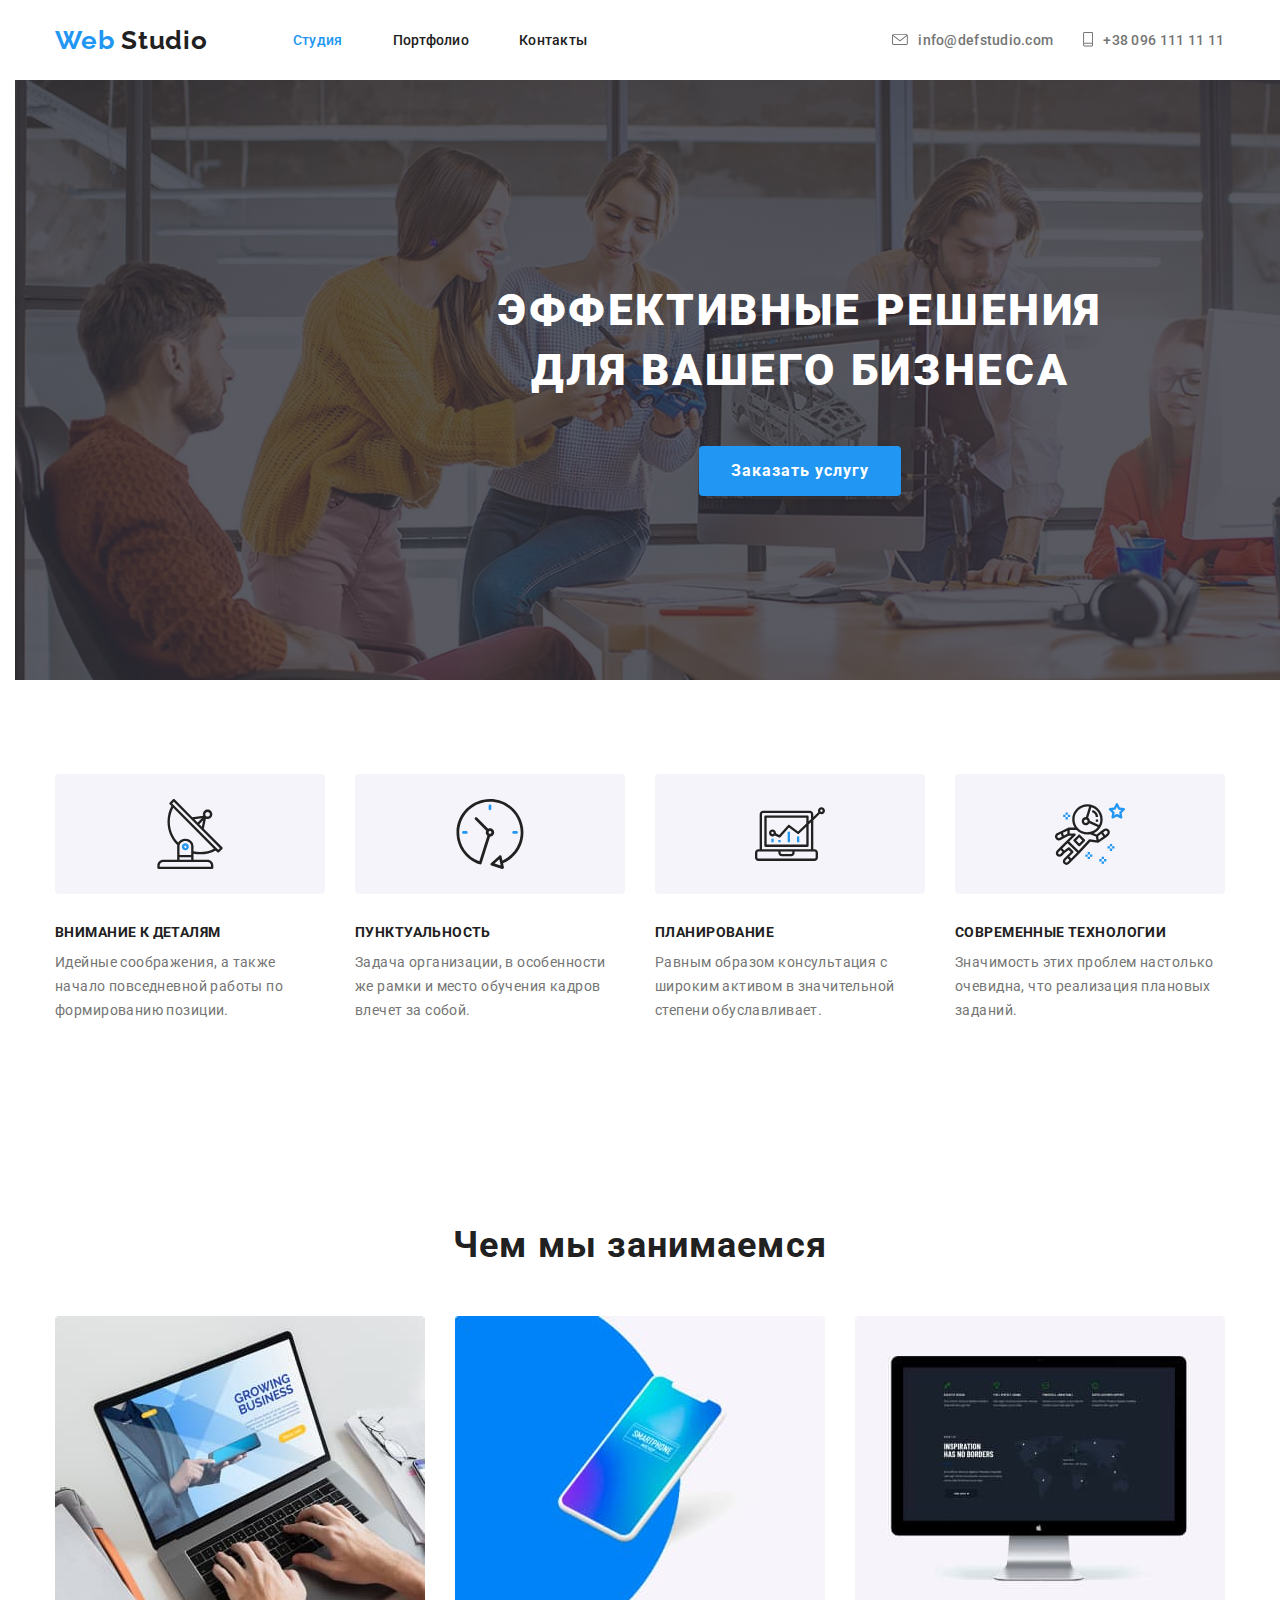
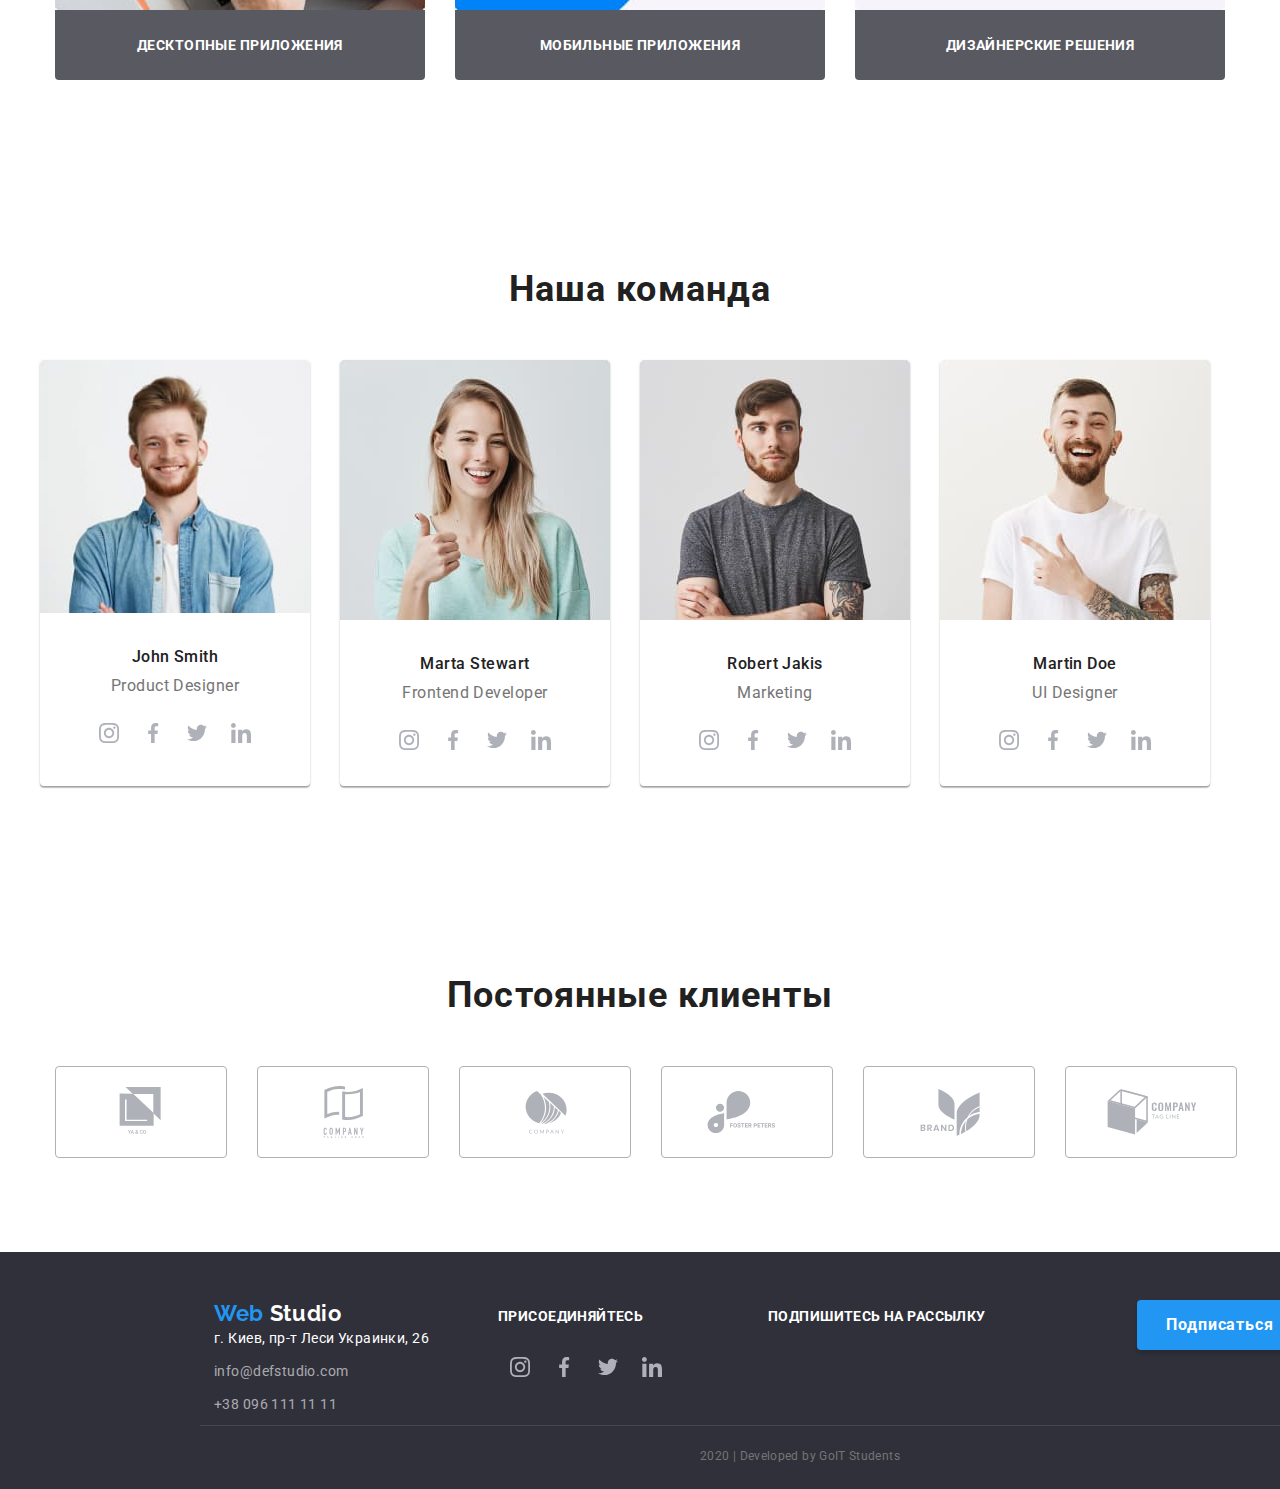
==== index.html @ 9c073206 "клон" ====
<!DOCTYPE html>
<html lang="ru">
  <head>
    <meta charset="UTF-8" />
    <meta name="viewport" content="width=device-width, initial-scale=1.0" />
    <link
      href="https://fonts.googleapis.com/css2?family=Raleway:wght@700&family=Roboto:wght@400;500;700;900&display=swap"
      rel="stylesheet"
    />
    <link
      rel="stylesheet"
      href="https://cdnjs.cloudflare.com/ajax/libs/modern-normalize/0.6.0/modern-normalize.min.css"
    />
    <link rel="stylesheet" href="./css/styles.css" />
    <title>Web Studio</title>
  </head>
  <body>
    <header>
      <div class="container">
        <div class="header-title">
          <nav class="header">
            <a class="logos" href="/"> <span class="logo">Web</span> Studio</a>
            <ul class="social-links">
              <li class="link-title">
                <a href="./index.html" class="link">Студия</a>
              </li>
              <li class="link-title">
                <a href="./portfolio.html">Портфолио</a>
              </li>
              <li class="link-title"><a href="">Контакты</a></li>
            </ul>
          </nav>
          <ul class="contacts">
            <li class="contacts-item">
              <div class="contact-mail">
                <a class="phone" href="maito:info@defstudio.com">
                <svg>
                    <use href="./images/symbol-defs.svg#icon-envelope"></use>
                  </svg>info@defstudio.com</a></div>
            </li>
            <li class="contacts-item">
              <div class="contact-phone">
               <a class="phone-icone" href="tel:+380961111111">
                <svg class="contact-tel">
                  <use href="./images/symbol-defs.svg#icon-tel"></use>
                </svg>+38 096 111 11 11</a></div>
            </li>
          </ul>
        </div>
      </div>
    </header>
    <main>
            <section>
              <div class="box-container">                  
        <div class="overlay">
          <h1 class="preview">эффективные решения для вашего бизнеса</h1>
          <div class="button-items">
            <a class="button" href="">Заказать услугу</a>
        </div> </div>
      </section>
      <section>
        <div class="container-box">
        <h2 class="none">Преимущества нашей студии</h2>
        <ul class="box">
          <li class="box-title">
            <div class="inside">
              <svg class="size">
                <use href="./images/symbol-defs.svg#icon-antenna"></use>
                </svg>
            </div>
            <p class="item">Внимание к деталям</p>
            <p class="text">
              Идейные соображения, а также начало повседневной работы по
              формированию позиции.
            </p>
          </li>
          <li class="box-title">
            <div class="inside">
              <svg class="size">
                <use href="./images/symbol-defs.svg#icon-clock"></use>
              </svg>
            </div>
            <p class="item">Пунктуальность</p>
            <p class="text">
              Задача организации, в особенности же рамки и место обучения кадров
              влечет за собой.
            </p>
          </li>
          <li class="box-title">
            <div class="inside">
              <svg class="size">
                <use href="./images/symbol-defs.svg#icon-computer"></use>
              </svg>
            </div>
            <p class="item">Планирование</p>
            <p class="text">
              Равным образом консультация с широким активом в значительной
              степени обуславливает.
            </p>
          </li>

          <li class="box-title">
            <div class="inside">
              <svg class="size">
                <use href="./images/symbol-defs.svg#icon-cosmonaut"></use>
              </svg>
            </div>
            <p class="item">Современные технологии</p>
            <p class="text">
              Значимость этих проблем настолько очевидна, что реализация
              плановых заданий.
            </p>
          </li>
        </ul>
        </div>
        </div>
      </section>
      <section>
        <div class="container-box">
        <h2 class="heading">Чем мы занимаемся</h2>
        <ul class="items-title">
          <li class="heading-title">
            <img src="./images/comp11.jpg" alt="Компьютер" />
             <p class="items">Десктопные приложения</p>
          </li>
          <li class="heading-title">
            <img src="./images/telephone1.jpg" alt="Телефон" />
              <p class="items">Мобильные приложения</p>
            </li>
          <li class="heading-title">
            <img src="./images/comp21.jpg" alt="Стационарный компьютер" />
              <p class="items">Дизайнерские решения</p>
          </li>
        </ul>
        </div>
        </div>
      </section>
      <section>
        <div class="container-box">
        <h2 class="heading">Наша команда</h2>
        <ul class="meta">
          <li class="holder">
            <img src="./images/jhon1.jpg" alt="Фото John Smith" width="270" class="photo"/>
            <h3 class="name">John Smith</h3>
            <p class="desc">Product Designer</p>
            <ul class="socials">
              <li>
                <a href="https://www.instagram.com/?hl=ru"class="socials-title">
                <div class="soc">
                  <svg class="soc-size">
                    <use href="./images/symbol-defs.svg#icon-instagram"></use>
                  </svg>
                </div>
              </a>
              </li>
              <li >
                <a href="https://www.facebook.com/" class="socials-title">
                <div class="soc">
                  <svg class="soc-size">
                    <use href="./images/symbol-defs.svg#icon-facebook"></use>
                  </svg>
                </div>
                </a>
              </li>
              <li >
                <a href="https://twitter.com/explore" class="socials-title">
                <div class="soc">
                  <svg class="soc-size">
                    <use href="./images/symbol-defs.svg#icon-twitter"></use>
                  </svg>
                </div>
                </a>
              </li>
              <li>
                <a href="https://www.linkedin.com/" class="socials-title">
                <div class="soc">
                  <svg class="soc-size">
                    <use href="./images/symbol-defs.svg#icon-linkedln"></use>
                  </svg>
                </div>
                </a>
              </li>
            </ul>
          </li>
          <li class="holder">
            <img
              src="./images/marta1.jpg"
              alt="Фото Marta Stewart"
              width="270" class="photo"
            />
            <h3 class="name">Marta Stewart</h3>
            <p class="desc">Frontend Developer</p>
            <ul class="socials">
              <li>
                <a href="https://www.instagram.com/?hl=ru" class="socials-title">
                  <div class="soc">
                    <svg class="soc-size">
                      <use href="./images/symbol-defs.svg#icon-instagram"></use>
                    </svg>
                  </div>
                </a>
              </li>
              <li>
                <a href="https://www.facebook.com/" class="socials-title">
                  <div class="soc">
                    <svg class="soc-size">
                      <use href="./images/symbol-defs.svg#icon-facebook"></use>
                    </svg>
                  </div>
                </a>
              </li>
              <li>
                <a href="https://twitter.com/explore" class="socials-title">
                  <div class="soc">
                    <svg class="soc-size">
                      <use href="./images/symbol-defs.svg#icon-twitter"></use>
                    </svg>
                  </div>
                </a>
              </li>
              <li>
                <a href="https://www.linkedin.com/" class="socials-title">
                  <div class="soc">
                    <svg class="soc-size">
                      <use href="./images/symbol-defs.svg#icon-linkedln"></use>
                    </svg>
                  </div>
                </a>
              </li>
            </ul>
          </li>
          <li class="holder">
            <img
              src="./images/robert1.jpg"
              alt="Фото Robert Jakis"
              width="270" class="photo"
            />
            <h3 class="name">Robert Jakis</h3>
            <p class="desc">Marketing</p>
            <ul class="socials">
              <li>
                <a href="https://www.instagram.com/?hl=ru" class="socials-title">
                  <div class="soc">
                    <svg class="soc-size">
                      <use href="./images/symbol-defs.svg#icon-instagram"></use>
                    </svg>
                  </div>
                </a>
              </li>
              <li>
                <a href="https://www.facebook.com/" class="socials-title">
                  <div class="soc">
                    <svg class="soc-size">
                      <use href="./images/symbol-defs.svg#icon-facebook"></use>
                    </svg>
                  </div>
                </a>
              </li>
              <li>
                <a href="https://twitter.com/explore" class="socials-title">
                  <div class="soc">
                    <svg class="soc-size">
                      <use href="./images/symbol-defs.svg#icon-twitter"></use>
                    </svg>
                  </div>
                </a>
              </li>
              <li>
                <a href="https://www.linkedin.com/" class="socials-title">
                  <div class="soc">
                    <svg class="soc-size">
                      <use href="./images/symbol-defs.svg#icon-linkedln"></use>
                    </svg>
                  </div>
                </a>
              </li>
            </ul>
          </li>
          <li class="holder">
            <img
              src="./images/martin1.jpg"
              alt="Фото Martin Doe"
              width="270"
              height="260" class="photo"
            />
            <h3 class="name">Martin Doe</h3>
            <p class="desc">UI Designer</p>
            <ul class="socials">
              <li>
                <a href="https://www.instagram.com/?hl=ru" class="socials-title">
                  <div class="soc">
                    <svg class="soc-size">
                      <use href="./images/symbol-defs.svg#icon-instagram"></use>
                    </svg>
                  </div>
                </a>
              </li>
              <li>
                <a href="https://www.facebook.com/" class="socials-title">
                  <div class="soc">
                    <svg class="soc-size">
                      <use href="./images/symbol-defs.svg#icon-facebook"></use>
                    </svg>
                  </div>
                </a>
              </li>
              <li>
                <a href="https://twitter.com/explore" class="socials-title">
                  <div class="soc">
                    <svg class="soc-size">
                      <use href="./images/symbol-defs.svg#icon-twitter"></use>
                    </svg>
                  </div>
                </a>
              </li>
              <li>
                <a href="https://www.linkedin.com/" class="socials-title">
                  <div class="soc">
                    <svg class="soc-size">
                      <use href="./images/symbol-defs.svg#icon-linkedln"></use>
                    </svg>
                  </div>
                </a>
              </li>
            </ul>
          </li>
        </ul>
        </div>
      </section>
      <section>
        <div class="container-box">
        <h2 class="heading">Постоянные клиенты</h2>
        <ul class="list">
          <li class="list-title">
            <a href="" class="list-t">
              <svg class="list-l">
                <use href="./images/symbol-defs.svg#icon-client1"></use>
              </svg>
            </a>
          </li>
          <li class="list-title">
            <a href="" class="list-t">
              <svg class="list-l">
                <use href="./images/symbol-defs.svg#icon-client2"></use>
              </svg>
            </a>
          </li>
          <li class="list-title">
            <a href="" class="list-t">
              <svg class="list-l">
                <use href="./images/symbol-defs.svg#icon-client3"></use>
              </svg>
            </a>
          </li>
          <li class="list-title">
            <a href="" class="list-t">
              <svg class="list-l">
                <use href="./images/symbol-defs.svg#icon-client4"></use>
              </svg>
            </a>
          </li>
          <li class="list-title">
            <a href="" class="list-t">
              <svg class="list-l">
                <use href="./images/symbol-defs.svg#icon-client5"></use>
              </svg>
            </a>
          </li>
          <li class="list-title">
            <a href="" class="list-t">
              <svg class="list-l">
                <use href="./images/symbol-defs.svg#icon-client6"></use>
              </svg>
            </a>
          </li>
        </ul>
        </div>
      </section>
    </main>
    <footer>
      <div class="container-footer">
      <div class="footer">
        <div class="avatar">
          <a href="/" class="logos-footer">
            <span class="logo">Web</span> Studio</a>
          <address>
            <ul class="adress">
              <div class="adress">г. Киев, пр-т Леси Украинки, 26</div>
              <li class="mobile-title">
                <a href="maito:info@defstudio.com" class="mobile">info@defstudio.com</a>
              </li>
              <li class="mobile-title">
                <a href="tel:+380961111111" class="mobile">+38 096 111 11 11</a>
              </li>
            </ul>
          </address>
        </div>
        <div class="content">
          <p class="list-items">Присоединяйтесь</p>
          <ul class="content-title">
            <li>
              <a href="https://www.instagram.com/?hl=ru" class="socials-title">
                <div class="soc">
                  <svg class="soc-size">
                    <use href="./images/symbol-defs.svg#icon-instagram"></use>
                  </svg>
                </div>
              </a>
              </li>
              <li>
                <a href="https://www.facebook.com/" class="socials-title">
                  <div class="soc">
                    <svg class="soc-size">
                      <use href="./images/symbol-defs.svg#icon-facebook"></use>
                    </svg>
                  </div>
                </a>
              </li>
              <li>
                <a href="https://twitter.com/explore" class="socials-title">
                  <div class="soc">
                    <svg class="soc-size">
                      <use href="./images/symbol-defs.svg#icon-twitter"></use>
                    </svg>
                  </div>
                </a>
              </li>
              <li>
                <a href="https://www.linkedin.com/" class="socials-title">
                  <div class="soc">
                    <svg class="soc-size">
                      <use href="./images/symbol-defs.svg#icon-linkedln"></use>
                    </svg>
                  </div>
                </a>
              </li>
          </ul>
        </div>
        <div class="aside-list"> 
          <p class="list-items">Подпишитесь на рассылку</p>
          </div>
          <div >
            <a  class="button-footer" href="">Подписаться</a>
          </div>
      </div>
    <div class="aside">
      <p class="aside-footer">2020 | Developed by GoIT Students</p>
    </div>
      </div>
    </footer>
  </body>
</html>
---- css/styles.css ----
html {
  box-sizing: border-box;
}

*,
*::before,
*::after {
  box-sizing: inherit;
}

body {
  font-family: Roboto;
  color: #212121;
}
.header {
  display: flex;
  align-items: center;
  background: #ffffff;
  color: #212121;
  font-family: Roboto;
  font-style: normal;
  font-weight: 500;
  font-size: 14px;
  line-height: 16px;
  letter-spacing: 0.02em;
}
.header-title {
  display: flex;
  align-items: center;
}
.container {
  width: 1200px;
  margin-left: auto;
  margin-right: auto;
  padding-left: 15px;
  padding-right: 15px;
}
.container-box {
  align-items: center;
  width: 1200px;
  margin-left: auto;
  margin-right: auto;
  padding-left: 15px;
  padding-right: 15px;
  padding-top: 94px;
  padding-bottom: 94px;
}
.container-footer {
  align-items: center;
  width: 1600px;
  margin-left: auto;
  margin-right: auto;
  padding-top: 48px;
  padding-bottom: 21px;
  background: #2f303a;
}
.box-container {
  align-items: center;
  width: 1600px;
  margin-left: auto;
  margin-right: auto;
  padding-left: 15px;
  padding-right: 15px;
}
.overlay {
  height: 600px;
  max-width: 1600px;
  background-image: linear-gradient(
      to right,
      rgba(47, 48, 58, 0.8),
      rgba(47, 48, 58, 0.8)
    ),
    url(../images/Header1.jpg);
  background-repeat: no-repeat;
  background-position: center;
  background-size: cover;
  padding-top: 200px;
  padding-bottom: 200px;
}
.flex-container {
  display: flex;
  flex-wrap: wrap;
  align-items: center;
  width: 1200px;
  margin-left: auto;
  margin-right: auto;
}
.flex-element {
  width: calc((100% - 90px) / 3);
  margin-right: 30px;
  margin-bottom: 30px;
  background: #ffffff;
  border: 1px solid #eeeeee;
  box-sizing: border-box;
  border-radius: 5px;
}
.flex-element:nth-last-child(-n + 3) {
  margin-bottom: 0;
}
.flex-element:nth-child(3n) {
  margin-right: 0;
}
.flex-element:hover {
  box-shadow: 1px 4px 6px rgba(0, 0, 0, 0.16), 0px 4px 4px rgba(0, 0, 0, 0.06),
    0px 1px 1px rgba(0, 0, 0, 0.12);
}
.subject-title:focus {
  box-shadow: 1px 4px 6px rgba(0, 0, 0, 0.16), 0px 4px 4px rgba(0, 0, 0, 0.06),
    0px 1px 1px rgba(0, 0, 0, 0.12);
}
.flex-element img {
  max-width: 369px;
}
.logo {
  color: #2196f3;
}
.logos {
  justify-content: start;
  margin-right: 85px;
  font-style: normal;
  font-weight: bold;
  font-size: 26px;
  line-height: 31px;
  letter-spacing: 0.03em;
  font-family: Raleway;
}
.logos-footer {
  margin-bottom: 10px;
  font-family: Raleway;
  font-style: normal;
  font-weight: bold;
  font-size: 22px;
  line-height: 26px;
  letter-spacing: 0.03em;
  color: #ffffff;
}
a {
  margin-top: 0;
  margin-bottom: 0;
  padding-top: 0;
  padding-bottom: 0;
  text-decoration: none;
  font-size: 14px;
  line-height: 16px;
  color: #212121;
}
a:hover {
  color: #2196f3;
}
a:hover.title {
  color: white !important;
}
a:hover.button {
  color: white !important;
}
a:hover.button-footer {
  color: white !important;
}
a:hover.subject-title {
  color: #212121 !important;
}

ul {
  margin-top: 0;
  margin-bottom: 0;
  margin-left: 0;
  margin-right: 0;
  list-style: none;
  padding-left: 0;
  padding-top: 0;
  padding-right: 0;
}
.link {
  color: #2196f3;
  font-style: normal;
  font-weight: 500;
  font-size: 14px;
  line-height: 16px;
  letter-spacing: 0.02em;
}
.social-links {
  display: flex;
  font-style: normal;
  font-weight: 500;
  font-size: 14px;
  line-height: 16px;
  letter-spacing: 0.02em;
}
.social-links a:focus {
  color: #2196f3;
}
.link-title {
  display: block;
  padding-top: 32px;
  padding-bottom: 32px;
  margin-right: 50px;
  font-style: normal;
  font-weight: 500;
  font-size: 14px;
  line-height: 16px;
  letter-spacing: 0.02em;
}
.link-title:last-child {
  margin-right: 0;
}
.adress {
  margin-bottom: 9px;
  font-style: normal;
  font-weight: normal;
  font-size: 14px;
  line-height: 24px;
  letter-spacing: 0.03em;
  color: #ffffff;
}
.mobile {
  font-style: normal;
  font-weight: normal;
  font-size: 14px;
  line-height: 24px;
  letter-spacing: 0.03em;
  color: rgba(255, 255, 255, 0.6);
}
.mobile-title {
  margin-bottom: 9px;
}
.mobile-title:last-child {
  margin-bottom: 0px;
}
.phone {
  color: #757575;
  font-style: normal;
  font-weight: 500;
  font-size: 14px;
  line-height: 16px;
  letter-spacing: 0.02em;
}
.phone:hover {
  color: #2196f3;
}
.phone:focus {
  color: #2196f3;
}
.phone:focus svg {
  --color4: #2196f3;
}
.phone-icone {
  display: flex;
  font-style: normal;
  font-weight: 500;
  font-size: 14px;
  line-height: 16px;
  letter-spacing: 0.02em;

  color: #757575;
}
.phone-icone:hover {
  color: #2196f3;
}
.phone-icone:focus {
  color: #2196f3;
}
.phone-icone:focus svg {
  --color4: #2196f3;
}
.contacts {
  display: flex;
  margin-top: 0;
  margin-bottom: 0;
  margin-left: 305px;
}
.contacts-.item:focus {
  -moz-text-decoration-color: #2196f3;
  --color4: #2196f3;
}
.contact-mail {
  display: flex;
  align-items: center;
}
.contact-mail:hover svg {
  --color4: #2196f3;
}

.contact-mail svg {
  width: 16px;
  height: 11.2px;
  margin-right: 10px;
}
.contact-phone {
  display: flex;
  justify-content: center;
  align-items: center;
}
.contact-phone:hover svg {
  --color4: #2196f3;
}
.contacts-item {
  display: flex;
  height: 16px;
  padding: 0;
  margin-right: 30px;
}
.contacts-item:last-child {
  margin-right: 0;
}
.contacts-item .phone:focus {
  color: #2196f3;
}
.contact-tel {
  display: flex;
  justify-content: center;
  align-items: center;
  width: 10px;
  height: 14.94px;
  margin-right: 10px;
}
.preview {
  margin-top: 0;
  margin-bottom: 46px;
  color: #ffffff;
  font-style: normal;
  font-weight: 900;
  font-size: 44px;
  line-height: 60px;
  letter-spacing: 0.06em;
  text-transform: uppercase;
  text-align: center;
  width: 646px;
  margin-left: auto;
  margin-right: auto;
}
.button {
  display: inline-block;
  text-align: center;
  font-style: normal;
  font-weight: bold;
  font-size: 16px;
  line-height: 30px;
  letter-spacing: 0.06em;
  color: #ffffff;
  min-width: 200px;
  padding: 10px 32px;
  background: #2196f3;
  box-shadow: 0px 4px 4px rgba(0, 0, 0, 0.15);
  border-radius: 4px;
}
.button-items {
  text-align: center;
}
p {
  color: #757575;
}
.text {
  width: 270px;
  margin-top: 0;
  text-align: left;
  font-style: normal;
  font-weight: normal;
  font-size: 14px;
  line-height: 24px;
  letter-spacing: 0.03em;
}
.name {
  height: 19px;
  font-style: normal;
  font-weight: 500;
  font-size: 16px;
  text-align: center;
  letter-spacing: 0.03em;
  margin-bottom: 10px;
}
.desc {
  margin-top: 0;
  margin-bottom: 16px;
  font-style: normal;
  font-weight: normal;
  text-align: center;
  font-size: 16px;
  line-height: 19px;
  letter-spacing: 0.03em;
}

h2 {
  margin-top: 0;
  margin-bottom: 50px;
  font-style: normal;
  font-weight: bold;
  font-size: 36px;
  line-height: 42px;
  letter-spacing: 0.03em;
  text-align: center;
}
.heading {
  display: flex;
  justify-content: center;
}
.none {
  display: none;
}
h3 {
  margin-top: 0;
  margin-bottom: 0;
  font-style: normal;
  font-weight: 500;
  font-size: 16px;
  line-height: 19px;
  letter-spacing: 0.03em;
  color: #212121;
  text-align: center;
}
.picture {
  width: 270px;
  height: 120px;
  margin-bottom: 30px;
  background: #f5f4fa;
  border-radius: 4px;
  text-align: center;
}
.inside {
  display: flex;
  justify-content: center;
  align-items: center;
  width: 270px;
  height: 120px;
  margin-bottom: 30px;
  background: #f5f4fa;
  border-radius: 4px;
}
.size {
  display: inline-block;
  width: 70px;
  height: 70px;
}
.box {
  display: flex;
  text-align: center;
}
.box-title {
  margin-right: 30px;
}
.box-title :last-child {
  margin-right: 0;
}
.item {
  width: 270px;
  margin-top: 0;
  margin-bottom: 10px;
  text-align: left;
  font-style: normal;
  font-weight: bold;
  font-size: 14px;
  line-height: 16px;
  letter-spacing: 0.03em;
  text-transform: uppercase;
  color: #212121;
}
.items {
  margin-top: 0;
  margin-bottom: 0;
  width: 370px;
  padding: 27px 82px;
  font-style: normal;
  font-weight: bold;
  font-size: 14px;
  line-height: 16px;
  text-align: center;
  letter-spacing: 0.03em;
  text-transform: uppercase;
  color: #ffffff;
  background: rgba(47, 48, 58, 0.8);
  border-radius: 0px 0px 4px 4px;
}
.list-items {
  margin-top: 8px;
  margin-bottom: 21px;
  font-style: normal;
  font-weight: bold;
  font-size: 14px;
  line-height: 16px;
  text-align: left;
  letter-spacing: 0.03em;
  text-transform: uppercase;
  color: #ffffff;
}
.link-title p {
  margin-top: 0;
}
.items-title {
  display: flex;
  margin-top: 50px;
  text-align: center;
}
.aside-list {
  height: 45px;
  margin-right: 151px;
}
.heading-title {
  margin-right: 30px;
}
.heading-title:last-child {
  margin-right: 0;
}
.heading-title img {
  display: block;
  line-height: 0;
}
.meta {
  display: flex;
  justify-content: center;
}
.meta:last-child {
  margin-right: 0;
}

.subject {
  padding-left: 24px;
  padding-right: 24px;
  margin-bottom: 4px;
  text-align: left;
  font-style: normal;
  font-weight: bold;
  font-size: 100%;
  line-height: 36px;
  letter-spacing: 0.06em;
}
.subject-title {
  display: block;
  padding-bottom: 20px;
}
.subtitle {
  width: 322px;
  padding-left: 24px;
  padding-right: 24px;
  margin-top: 0;
  font-style: normal;
  font-weight: normal;
  font-size: 16px;
  line-height: 30px;
  letter-spacing: 0.03em;
}
.socials {
  display: flex;
  justify-content: center;
}
.socials-title:hover {
  background-color: #2196f3;
}
.socials-title:focus {
  background-color: #2196f3;
}
.socials a {
  display: block;
  line-height: 0;
}
.socials-title {
  display: inline-block;
  width: 44px;
  height: 44px;
  border-radius: 50%;
  background-size: 20px;
  padding: 12px 12px;
  margin-right: 10px;
  text-align: center;
}
.socials-title:last-child {
  margin-right: 0;
}
.socials-title:hover svg {
  --color3: #ffffff;
}
.socials-title:focus svg {
  --color3: #ffffff;
}
.soc {
  display: flex;
  justify-content: center;
}
.soc-size {
  width: 20px;
  height: 20px;
}
.content a {
  display: block;
  line-height: 0;
}
.name h3 {
  display: block;
  line-height: 0;
}
.holder {
  background: #ffffff;
  box-shadow: 0px 2px 1px rgba(0, 0, 0, 0.2), 0px 1px 1px rgba(0, 0, 0, 0.14),
    0px 1px 3px rgba(0, 0, 0, 0.12);
  border-radius: 4px;
  margin-right: 30px;
  padding-bottom: 24px;
}
.holder :last-child {
  margin-right: 0;
}
.photo {
  margin-bottom: 30px;
}

.popup {
  font-style: normal;
  font-weight: normal;
  font-size: 18px;
  line-height: 28px;
  letter-spacing: 0.03em;
  color: #ffffff;
}
.aside {
  width: 1200px;
  margin-top: 0;
  margin-bottom: 0;
  margin-left: auto;
  margin-right: auto;
  padding-top: 18px;
  padding-bottom: 0;
  font-style: normal;
  font-weight: normal;
  background: #2f303a;
  font-size: 12px;
  line-height: 24px;
  text-align: center;
  letter-spacing: 0.03em;
  color: rgba(255, 255, 255, 0.4);
  border-top: 1px solid rgba(255, 255, 255, 0.1);
}
.aside p {
  display: block;
  margin-top: 0;
  margin-bottom: 0;
}

.list {
  display: flex;
}
.list-title {
  margin-right: 30px;
  border: 1px solid #afb1b8;
  box-sizing: border-box;
  border-radius: 4px;
}
.list-title:last-child {
  margin-right: 0;
}
.list-t {
  display: flex;
}
.list-t:hover svg {
  --color3: #2196f3;
}
.list-t:focus svg {
  --color3: #2196f3;
}
.list-t:hover {
  color: #2196f3;
}
.list-title:hover {
  border: 1px solid #2196f3;
  box-sizing: border-box;
  border-radius: 4px;
}
.list-title:focus {
  border: 1px solid #2196f3;
  box-sizing: border-box;
  border-radius: 4px;
}
.list-l {
  width: 170px;
  height: 90px;
}
.list a {
  display: block;
  line-height: 0;
}
.footer {
  display: flex;
  background: #2f303a;
}
.content-title {
  display: flex;
}
.widget {
  display: flex;
  justify-content: center;
  padding-left: 15px;
  padding-right: 15px;
  margin-left: auto;
  margin-right: auto;
  margin-bottom: 50px;
}
.flex {
  width: 1200px;
  padding-right: 15px;
  padding-left: 15px;
  padding-top: 94px;
  padding-bottom: 94px;
  margin-left: auto;
  margin-right: auto;
}

.title {
  display: inline-block;
  outline: none;
  text-align: center;
  padding: 6px 22px;
  margin-right: 8px;
  background: #f5f4fa;
  border-radius: 4px;
  box-shadow: none;
  color: #212121;
  font-style: normal;
  font-weight: 500;
  font-size: 16px;
  line-height: 26px;
  letter-spacing: 0.03em;
}
.title:hover {
  color: #ffffff;
  background: #2196f3;
  /* shadow-middle */

  box-shadow: 0px 2px 2px rgba(0, 0, 0, 0.12), 0px 1px 2px rgba(0, 0, 0, 0.08),
    0px 3px 1px rgba(0, 0, 0, 0.1);
  border-radius: 4px;
}
.title:focus {
  color: #ffffff;
  background: #2196f3;
  /* shadow-middle */

  box-shadow: 0px 2px 2px rgba(0, 0, 0, 0.12), 0px 1px 2px rgba(0, 0, 0, 0.08),
    0px 3px 1px rgba(0, 0, 0, 0.1);
  border-radius: 4px;
}

.avatar {
  margin-right: 69px;
  margin-left: 214px;
}
.content {
  margin-right: 94px;
}
.button-footer {
  display: inline-block;
  text-align: center;
  font-style: normal;
  font-weight: bold;
  font-size: 16px;
  line-height: 30px;
  display: flex;
  align-items: center;
  text-align: center;
  letter-spacing: 0.06em;
  color: #ffffff;
  min-width: 200px;
  padding: 10px 29px;
  background: #2196f3;
  box-shadow: 0px 4px 4px rgba(0, 0, 0, 0.15);
  border-radius: 4px;
}
.button-footer::after {
  display: inline-block;
  content: '';
  width: 24px;
  height: 24px;
  margin-left: 10px;
  background-image: url(../images/plane.svg);
}
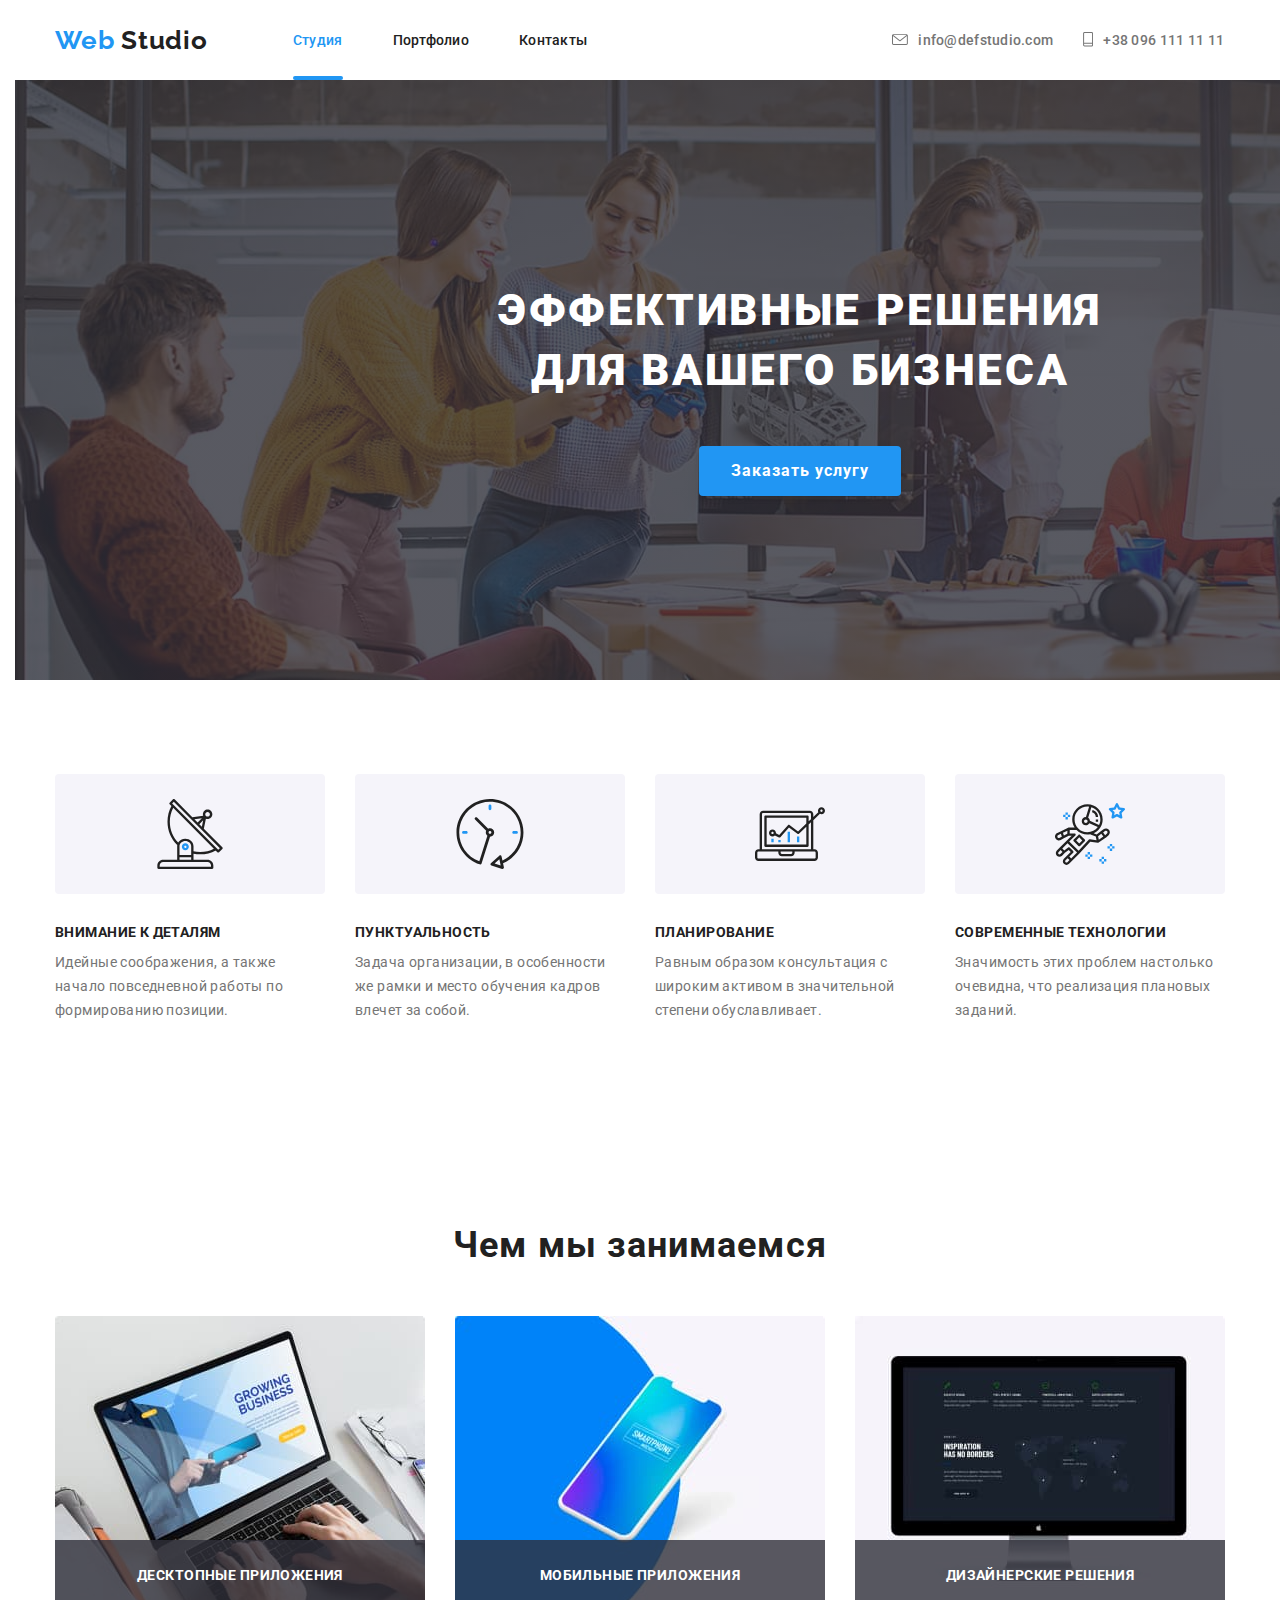
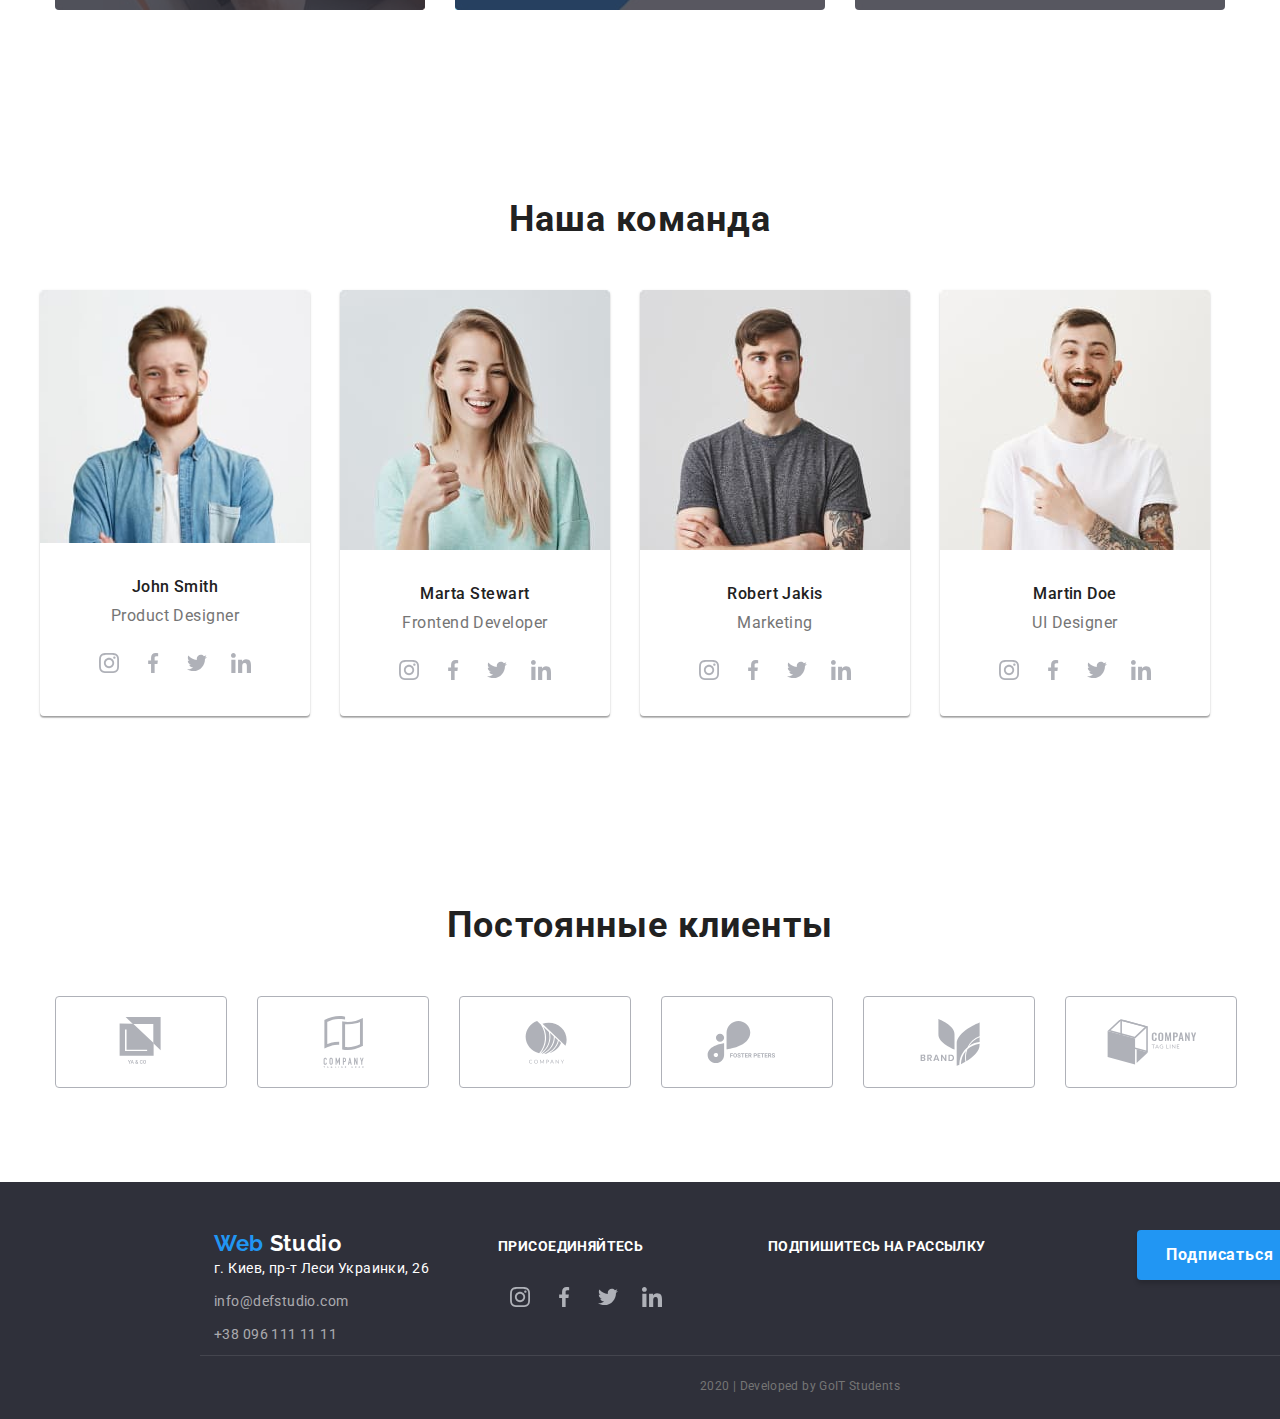
==== commit 97fbd61b: "дз5" ====
--- a/index.html
+++ b/index.html
@@ -52,7 +52,7 @@
     <main>
             <section>
               <div class="box-container">                  
-        <div class="overlay">
+        <div class="averlay">
           <h1 class="preview">эффективные решения для вашего бизнеса</h1>
           <div class="button-items">
             <a class="button" href="">Заказать услугу</a>
--- a/css/styles.css
+++ b/css/styles.css
@@ -26,6 +26,7 @@
 }
 .header-title {
   display: flex;
+  height: 80px;
   align-items: center;
 }
 .container {
@@ -62,7 +63,7 @@
   padding-left: 15px;
   padding-right: 15px;
 }
-.overlay {
+.averlay {
   height: 600px;
   max-width: 1600px;
   background-image: linear-gradient(
@@ -171,6 +172,7 @@
   padding-right: 0;
 }
 .link {
+  position: relative;
   color: #2196f3;
   font-style: normal;
   font-weight: 500;
@@ -178,6 +180,17 @@
   line-height: 16px;
   letter-spacing: 0.02em;
 }
+.link::after {
+  display: block;
+  position: absolute;
+  content: '';
+  left: 0;
+  bottom: 0;
+  width: 100%;
+  height: 4px;
+  background-color: #2196f3;
+  border-radius: 2px;
+}
 .social-links {
   display: flex;
   font-style: normal;
@@ -191,14 +204,21 @@
 }
 .link-title {
   display: block;
+  margin-right: 50px;
+  font-style: normal;
+  font-weight: 500;
+  font-size: 14px;
+  line-height: 16px;
+  letter-spacing: 0.02em;
+}
+.link-title a {
   padding-top: 32px;
   padding-bottom: 32px;
-  margin-right: 50px;
-  font-style: normal;
-  font-weight: 500;
-  font-size: 14px;
-  line-height: 16px;
-  letter-spacing: 0.02em;
+}
+a {
+  transition-property: color;
+  transition-duration: 250ms;
+  transition-timing-function: cubic-bezier(0.4, 0, 0.2, 1);
 }
 .link-title:last-child {
   margin-right: 0;
@@ -233,6 +253,9 @@
   font-size: 14px;
   line-height: 16px;
   letter-spacing: 0.02em;
+  transition-property: color;
+  transition-duration: 250ms;
+  transition-timing-function: cubic-bezier(0.4, 0, 0.2, 1);
 }
 .phone:hover {
   color: #2196f3;
@@ -268,7 +291,7 @@
   margin-bottom: 0;
   margin-left: 305px;
 }
-.contacts-.item:focus {
+.contacts-item:focus {
   -moz-text-decoration-color: #2196f3;
   --color4: #2196f3;
 }
@@ -454,6 +477,9 @@
   color: #212121;
 }
 .items {
+  position: absolute;
+  bottom: 0;
+  left: 0;
   margin-top: 0;
   margin-bottom: 0;
   width: 370px;
@@ -494,6 +520,7 @@
   margin-right: 151px;
 }
 .heading-title {
+  position: relative;
   margin-right: 30px;
 }
 .heading-title:last-child {
@@ -524,7 +551,52 @@
 }
 .subject-title {
   display: block;
+
   padding-bottom: 20px;
+}
+.subject-text {
+  display: flex;
+  padding: 63px 24px;
+  margin: 0;
+  font-style: normal;
+  font-weight: normal;
+  font-size: 18px;
+  line-height: 28px;
+  /* or 156% */
+
+  letter-spacing: 0.03em;
+
+  color: #ffffff;
+  position: absolute;
+  top: 0;
+  left: 0;
+  width: 100%;
+  height: 100%;
+}
+.overlay {
+  display: inline-block;
+  content: '';
+  position: absolute;
+  top: 0;
+  left: 0;
+  width: 100%;
+  height: 100%;
+
+  background: rgba(33, 150, 243, 0.9);
+  transform: translateY(100%);
+  transition-property: transform;
+  transition-duration: 250ms;
+  transition-timing-function: cubic-bezier(0.4, 0, 0.2, 1);
+}
+.picture-subject {
+  display: block;
+  overflow: hidden;
+  position: relative;
+  width: 370px;
+  height: 294px;
+}
+.subject-title:hover .overlay {
+  transform: translateY(0%);
 }
 .subtitle {
   width: 322px;
@@ -560,6 +632,10 @@
   padding: 12px 12px;
   margin-right: 10px;
   text-align: center;
+  transition-property: var(--color3), background-color;
+  transition-duration: 250ms, 250ms;
+  transition-timing-function: cubic-bezier(0.4, 0, 0.2, 1),
+    cubic-bezier(0.4, 0, 0.2, 1);
 }
 .socials-title:last-child {
   margin-right: 0;
@@ -647,6 +723,10 @@
 }
 .list-t {
   display: flex;
+  transition-property: var(--color3), background-color;
+  transition-duration: 250ms, 250ms;
+  transition-timing-function: cubic-bezier(0.4, 0, 0.2, 1),
+    cubic-bezier(0.4, 0, 0.2, 1);
 }
 .list-t:hover svg {
   --color3: #2196f3;
@@ -716,6 +796,10 @@
   font-size: 16px;
   line-height: 26px;
   letter-spacing: 0.03em;
+  transition-property: color, background;
+  transition-duration: 250ms, 250ms;
+  transition-timing-function: cubic-bezier(0.4, 0, 0.2, 1),
+    cubic-bezier(0.4, 0, 0.2, 1);
 }
 .title:hover {
   color: #ffffff;
